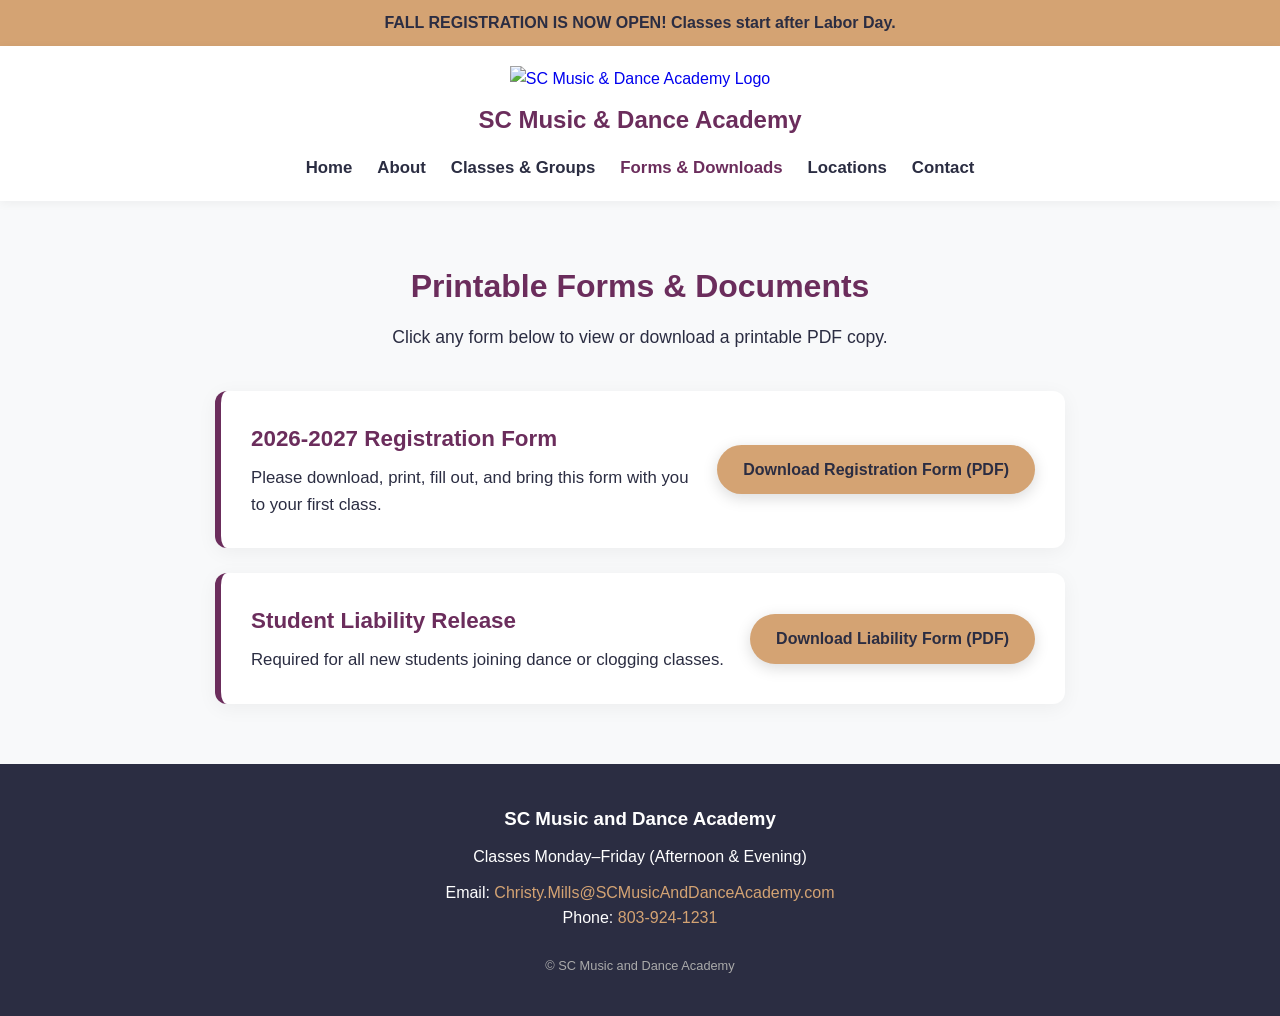
==== forms.html @ a5dcd77a "added a forms page" ====
<!DOCTYPE html>
<html lang="en">
<head>
  <meta charset="UTF-8">
  <meta name="viewport" content="width=device-width, initial-scale=1.0">
  <title>Printable Forms - SC Music and Dance Academy</title>
  <link rel="stylesheet" href="style.css">
</head>
<body>

  <!-- Top Announcement Banner -->
  <div id="announcement" class="banner">Loading announcement...</div>

  <!-- Centered Header -->
  <header>
    <a href="index.html" class="logo-link">
      <img id="header_logo" class="logo-img" src="" alt="SC Music & Dance Academy Logo" style="display: none;">
      <span id="header_text" class="logo-text"></span>
    </a>
    <nav>
      <a href="index.html">Home</a>
      <a href="index.html#about">About</a>
      <a href="index.html#classes">Classes & Groups</a>
      <a href="forms.html" class="active">Forms & Downloads</a>
      <a href="index.html#locations">Locations</a>
      <a href="index.html#contact">Contact</a>
    </nav>
  </header>

  <!-- Page Title Banner -->
  <div class="container">
    <h1 class="section-title" style="margin-bottom: 10px;">Printable Forms & Documents</h1>
    <p style="text-align: center; font-size: 1.1rem; margin-bottom: 40px;">
      Click any form below to view or download a printable PDF copy.
    </p>

    <!-- Dynamic Forms List Container -->
    <div class="forms-container" id="forms_container">
      <p style="text-align: center;">Loading forms...</p>
    </div>
  </div>

  <!-- Footer / Contact Information -->
  <footer id="contact">
    <h3>SC Music and Dance Academy</h3>
    <p style="margin: 10px 0;">Classes Monday–Friday (Afternoon & Evening)</p>
    <p>Email: <a id="email_link" href="">Loading...</a></p>
    <p>Phone: <a id="phone_link" href="">Loading...</a></p>
    <p style="margin-top: 25px; font-size: 0.8rem; color: #aaa;">&copy; SC Music and Dance Academy</p>
  </footer>

  <!-- Script to load content dynamically -->
  <script>
    function cleanImagePath(path) {
      if (!path) return '';
      let cleanPath = path.trim();
      if (cleanPath.startsWith('/')) {
        cleanPath = cleanPath.substring(1);
      }
      return cleanPath;
    }

    fetch('./content.json')
      .then(res => res.json())
      .then(data => {
        // Header Elements
        const logoImg = document.getElementById('header_logo');
        const logoText = document.getElementById('header_text');

        if (data.header_logo) {
          logoImg.src = cleanImagePath(data.header_logo);
          logoImg.style.display = 'block';
        }

        if (data.header_title) {
          logoText.innerText = data.header_title;
          logoText.style.display = 'block';
        }

        document.getElementById('announcement').innerText = data.announcement || '';

        // Render Forms List
        const formsContainer = document.getElementById('forms_container');
        if (data.forms && Array.isArray(data.forms) && data.forms.length > 0) {
          formsContainer.innerHTML = data.forms.map(form => `
            <div class="form-card">
              <div class="form-card-info">
                <h3>${form.title}</h3>
                ${form.description ? `<p>${form.description}</p>` : ''}
              </div>
              <div class="form-card-action">
                <a href="${form.url || '#'}" target="_blank" rel="noopener" class="btn">
                  ${form.button_text || 'View / Download PDF'}
                </a>
              </div>
            </div>
          `).join('');
        } else {
          formsContainer.innerHTML = '<p style="text-align: center;">No forms currently posted.</p>';
        }

        // Contact Links
        if (data.email) {
          const emailLink = document.getElementById('email_link');
          emailLink.innerText = data.email;
          emailLink.href = 'mailto:' + data.email;
        }

        if (data.phone) {
          const phoneLink = document.getElementById('phone_link');
          phoneLink.innerText = data.phone;
          phoneLink.href = 'tel:' + data.phone.replace(/[^0-9]/g, '');
        }
      })
      .catch(err => console.error("Error loading content.json:", err));
  </script>

</body>
</html>
---- style.css ----
:root {
  --primary: #6b2d5c; /* Deep studio purple */
  --accent: #d4a373;  /* Warm gold */
  --dark: #2b2d42;
  --light: #f8f9fa;
  --white: #ffffff;
}

* { 
  box-sizing: border-box; 
  margin: 0; 
  padding: 0; 
}

body { 
  font-family: 'Segoe UI', Tahoma, Geneva, Verdana, sans-serif; 
  color: var(--dark); 
  background: var(--light); 
  line-height: 1.6; 
}

/* Top Announcement Banner */
.banner { 
  background: var(--accent); 
  color: var(--dark); 
  text-align: center; 
  padding: 10px 20px; 
  font-weight: bold; 
}

/* Centered Navigation Header */
header { 
  background: var(--white); 
  display: flex; 
  flex-direction: column;
  align-items: center; 
  justify-content: center;
  padding: 20px 5%; 
  gap: 15px;
  box-shadow: 0 2px 10px rgba(0,0,0,0.05); 
  position: sticky;
  top: 0;
  z-index: 100;
}

/* Centered Header Logo & Branding */
.logo-link { 
  display: flex;
  flex-direction: column;
  align-items: center;
  gap: 10px;
  text-decoration: none; 
}

.logo-img {
  max-height: 130px;
  width: auto;
  display: block;
  object-fit: contain;
}

.logo-text {
  font-size: 1.5rem; 
  font-weight: bold; 
  color: var(--primary); 
  text-align: center;
}

/* Centered Nav Links */
nav {
  display: flex;
  flex-wrap: wrap;
  justify-content: center;
  gap: 25px;
}

nav a { 
  text-decoration: none; 
  color: var(--dark); 
  font-weight: 600; 
  font-size: 1.05rem;
  transition: color 0.2s;
}

nav a:hover, nav a.active { 
  color: var(--primary); 
}

/* Hero Section - Grid Stacking */
.hero { 
  display: grid;
  grid-template-areas: "hero-layer";
  align-items: center;
  justify-items: center;
  width: 100%;
  min-height: 520px;
  position: relative;
  overflow: hidden;
  background: var(--dark);
}

.hero-bg {
  grid-area: hero-layer;
  width: 100%;
  height: 100%;
  position: relative;
}

.hero-bg img {
  width: 100%;
  height: 100%;
  object-fit: cover;
  display: block;
}

.hero-overlay {
  position: absolute;
  top: 0;
  left: 0;
  width: 100%;
  height: 100%;
  background: linear-gradient(rgba(107, 45, 92, 0.65), rgba(43, 45, 66, 0.8));
}

.hero-content {
  grid-area: hero-layer;
  z-index: 2;
  text-align: center;
  color: var(--white); 
  padding: 80px 20px;
  max-width: 850px;
}

.hero h1 { 
  font-size: 3.2rem; 
  margin-bottom: 15px; 
  text-shadow: 0 2px 10px rgba(0,0,0,0.4);
}

.hero p { 
  font-size: 1.3rem; 
  max-width: 650px; 
  margin: 0 auto 25px; 
  text-shadow: 0 1px 5px rgba(0,0,0,0.4);
}

/* Buttons */
.btn { 
  display: inline-block; 
  background: var(--accent); 
  color: var(--dark); 
  padding: 12px 26px; 
  border-radius: 25px; 
  text-decoration: none; 
  font-weight: bold; 
  font-size: 1rem;
  transition: background 0.2s, transform 0.2s; 
  box-shadow: 0 4px 15px rgba(0,0,0,0.15);
}

.btn:hover { 
  background: var(--white); 
  transform: translateY(-2px);
}

/* Content Containers */
.container { 
  max-width: 1100px; 
  margin: 60px auto; 
  padding: 0 20px; 
}

.section-title { 
  text-align: center; 
  color: var(--primary); 
  margin-bottom: 40px; 
  font-size: 2rem; 
}

/* Alternating Feature Cards Layout */
.feature-cards-container {
  display: flex;
  flex-direction: column;
  gap: 40px;
}

.feature-card {
  display: flex;
  align-items: center;
  background: var(--white);
  border-radius: 12px;
  overflow: hidden;
  box-shadow: 0 4px 20px rgba(0,0,0,0.06);
}

.feature-card:nth-child(even) {
  flex-direction: row-reverse;
}

.feature-card-image {
  flex: 1;
  min-width: 40%;
  max-width: 50%;
  height: 320px;
  background: #eee;
}

.feature-card-image img {
  width: 100%;
  height: 100%;
  object-fit: cover;
  display: block;
}

.feature-card-content {
  flex: 1;
  padding: 40px;
}

.feature-card-content h3 {
  color: var(--primary);
  font-size: 1.8rem;
  margin-bottom: 15px;
}

.feature-card-content div {
  font-size: 1.05rem;
  color: var(--dark);
  line-height: 1.7;
}

.card-btn {
  margin-top: 20px;
  font-size: 0.95rem;
  padding: 10px 22px;
}

/* Forms List Page Styling */
.forms-container {
  display: flex;
  flex-direction: column;
  gap: 25px;
  max-width: 850px;
  margin: 0 auto;
}

.form-card {
  background: var(--white);
  padding: 30px;
  border-radius: 12px;
  box-shadow: 0 4px 20px rgba(0,0,0,0.05);
  border-left: 6px solid var(--primary);
  display: flex;
  justify-content: space-between;
  align-items: center;
  gap: 20px;
}

.form-card-info {
  flex: 1;
}

.form-card-info h3 {
  color: var(--primary);
  font-size: 1.4rem;
  margin-bottom: 8px;
}

.form-card-info p {
  color: var(--dark);
  font-size: 1.05rem;
}

.form-card-action {
  flex-shrink: 0;
}

/* Location Cards Grid */
.grid { 
  display: grid; 
  grid-template-columns: repeat(auto-fit, minmax(280px, 1fr)); 
  gap: 25px; 
}

.location-card { 
  background: var(--white); 
  padding: 30px;
  border-radius: 12px; 
  box-shadow: 0 4px 15px rgba(0,0,0,0.05); 
  text-align: center; 
  border-top: 4px solid var(--primary); 
}

.location-card h3 { 
  color: var(--primary); 
  margin-bottom: 10px; 
}

/* Quote Box */
.quote-box { 
  background: #f0e6ed; 
  padding: 30px; 
  border-left: 5px solid var(--primary); 
  margin: 40px 0; 
  border-radius: 4px; 
  font-style: italic; 
  text-align: center; 
  font-size: 1.1rem; 
}

/* Footer */
footer { 
  background: var(--dark); 
  color: var(--white); 
  text-align: center; 
  padding: 40px 20px; 
  margin-top: 60px; 
}

footer a { 
  color: var(--accent); 
  text-decoration: none; 
}

/* Mobile Responsiveness */
@media (max-width: 768px) {
  .logo-img {
    max-height: 90px;
  }

  nav {
    gap: 15px;
  }

  .hero {
    min-height: 420px;
    padding: 60px 15px;
  }

  .hero h1 {
    font-size: 2.2rem;
  }

  .hero p {
    font-size: 1.1rem;
  }

  .feature-card, 
  .feature-card:nth-child(even) {
    flex-direction: column;
  }

  .feature-card-image {
    width: 100%;
    max-width: 100%;
    height: 240px;
  }

  .feature-card-content {
    padding: 25px;
  }

  .form-card {
    flex-direction: column;
    align-items: flex-start;
  }
}
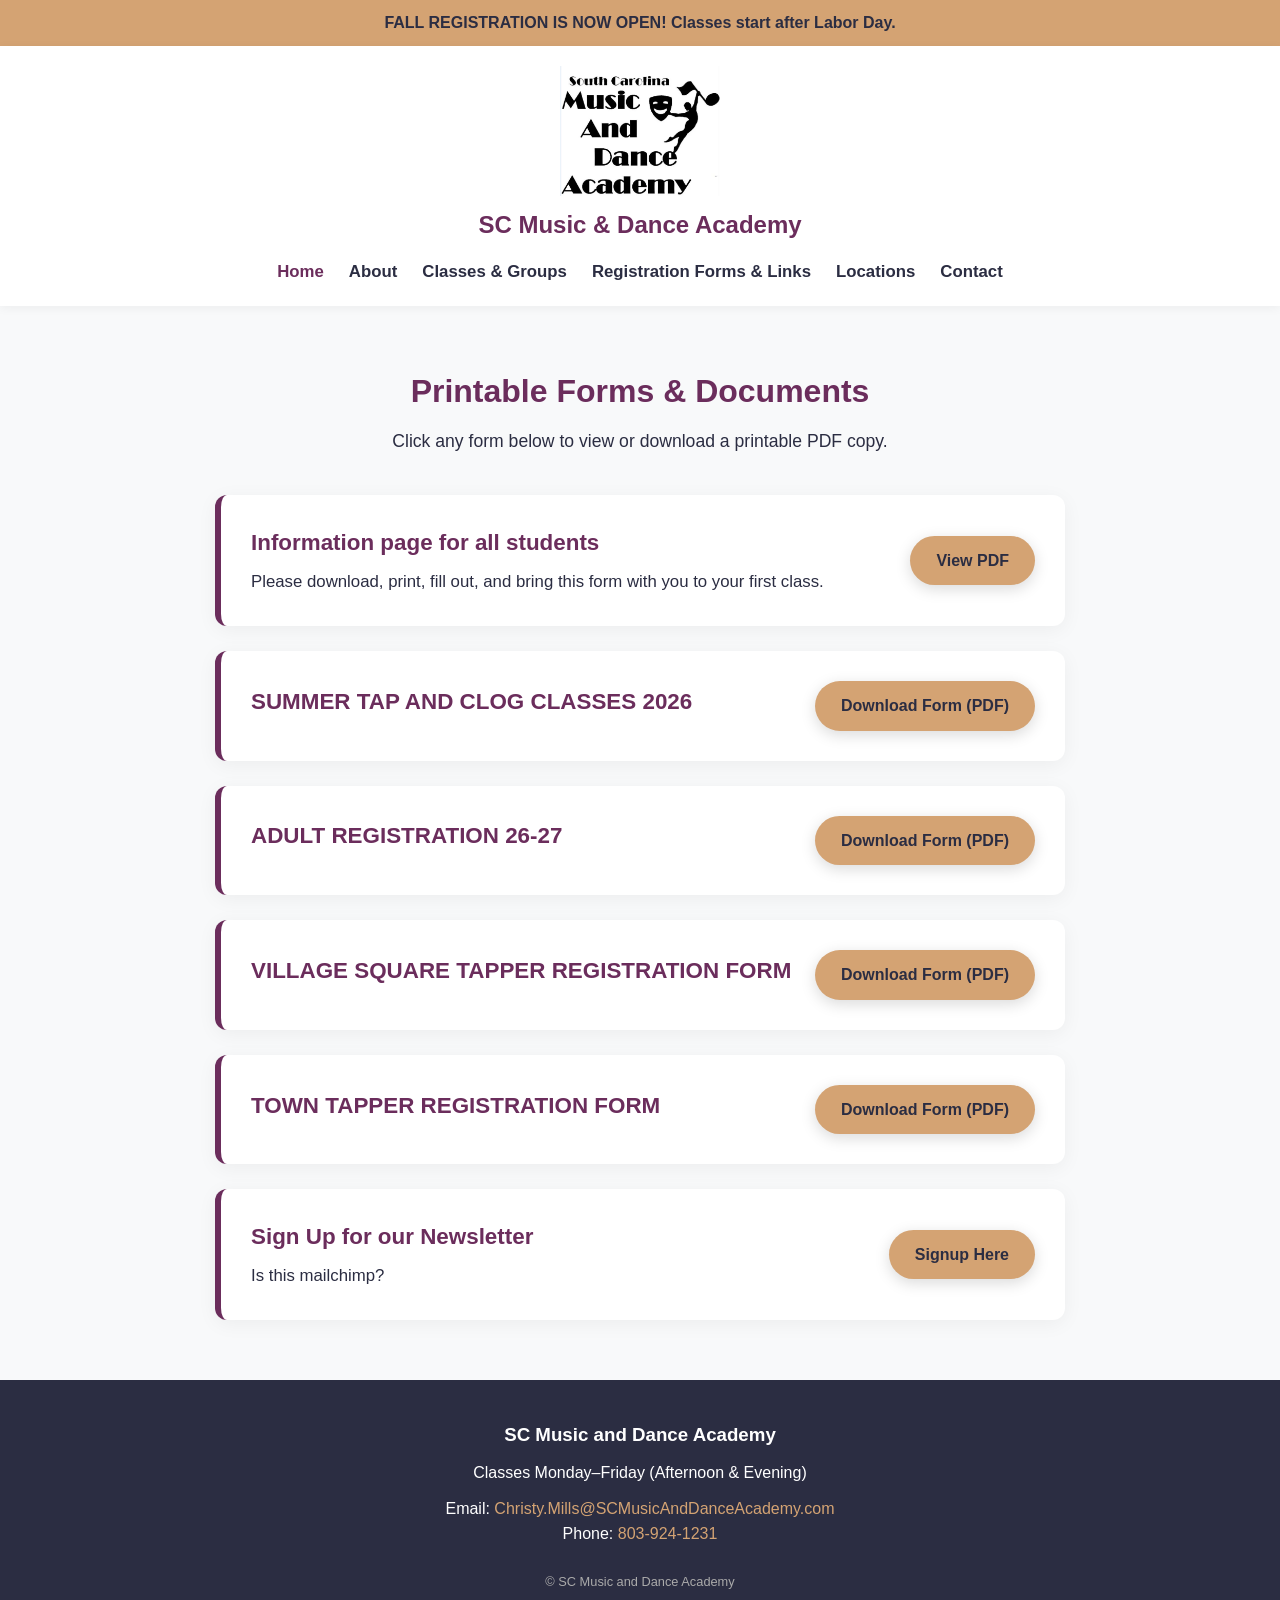
==== commit e192b140: "adding some location editing" ====
--- a/forms.html
+++ b/forms.html
@@ -18,10 +18,10 @@
       <span id="header_text" class="logo-text"></span>
     </a>
     <nav>
-      <a href="index.html">Home</a>
+      <a href="index.html" class="active">Home</a>
       <a href="index.html#about">About</a>
       <a href="index.html#classes">Classes & Groups</a>
-      <a href="forms.html" class="active">Forms & Downloads</a>
+      <a href="forms.html">Registration Forms & Links</a>
       <a href="index.html#locations">Locations</a>
       <a href="index.html#contact">Contact</a>
     </nav>
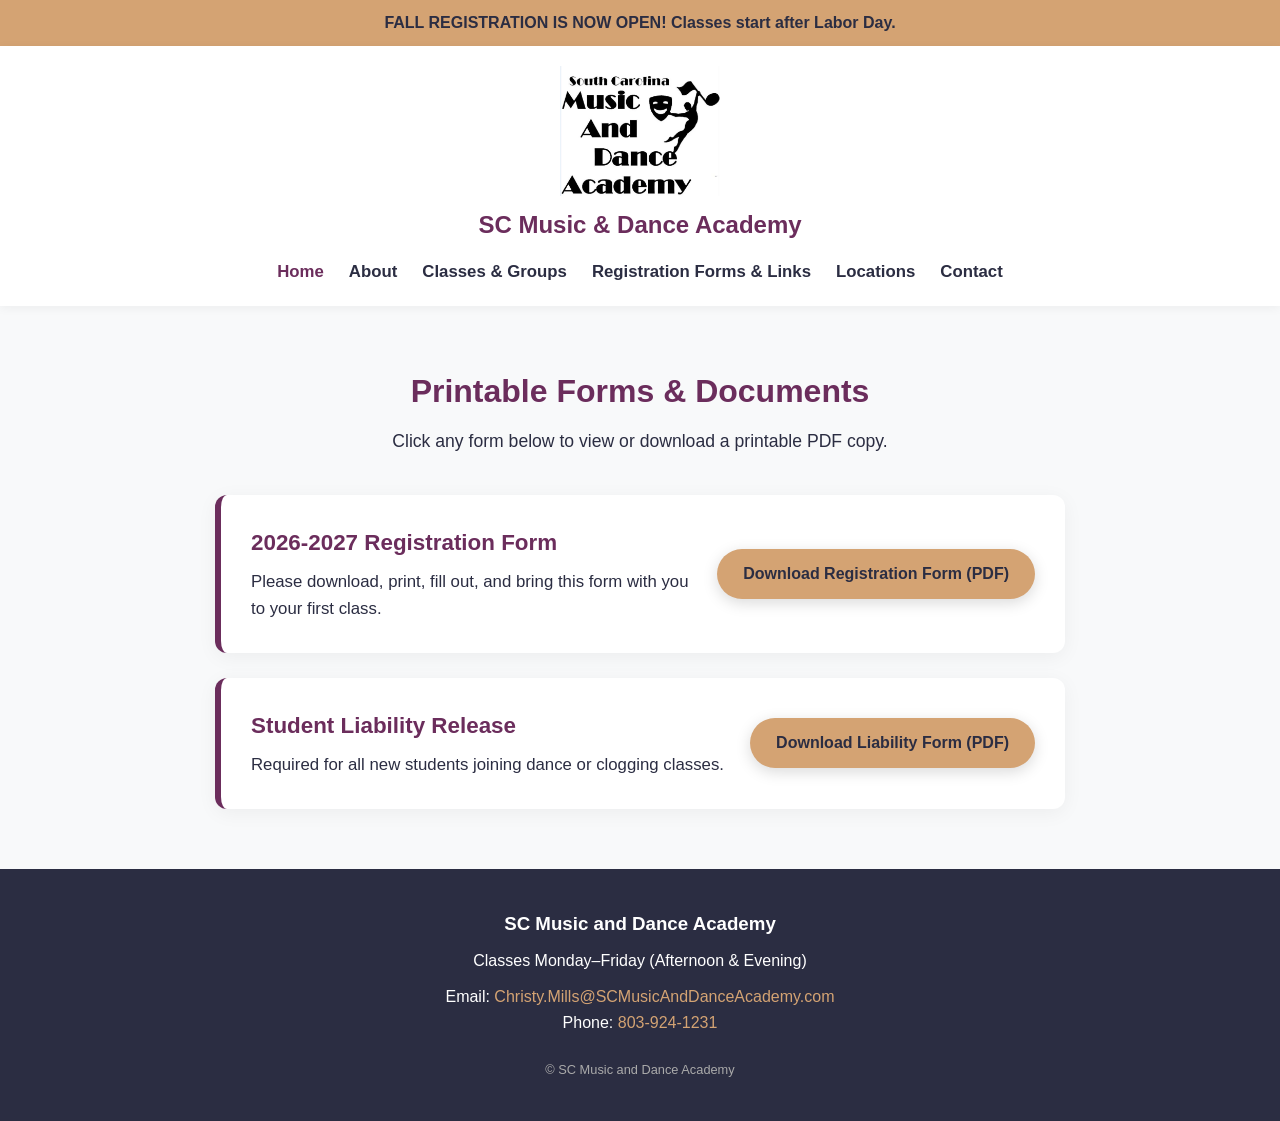
==== commit 345d3af6: "improving editor page" ====
--- a/forms.html
+++ b/forms.html
@@ -50,7 +50,7 @@
   </footer>
 
   <!-- Script to load content dynamically -->
-  <script>
+<script>
     function cleanImagePath(path) {
       if (!path) return '';
       let cleanPath = path.trim();
@@ -60,10 +60,10 @@
       return cleanPath;
     }
 
+    // 1. Fetch Header & Contact Info from content.json
     fetch('./content.json')
       .then(res => res.json())
       .then(data => {
-        // Header Elements
         const logoImg = document.getElementById('header_logo');
         const logoText = document.getElementById('header_text');
 
@@ -71,7 +71,6 @@
           logoImg.src = cleanImagePath(data.header_logo);
           logoImg.style.display = 'block';
         }
-
         if (data.header_title) {
           logoText.innerText = data.header_title;
           logoText.style.display = 'block';
@@ -79,27 +78,6 @@
 
         document.getElementById('announcement').innerText = data.announcement || '';
 
-        // Render Forms List
-        const formsContainer = document.getElementById('forms_container');
-        if (data.forms && Array.isArray(data.forms) && data.forms.length > 0) {
-          formsContainer.innerHTML = data.forms.map(form => `
-            <div class="form-card">
-              <div class="form-card-info">
-                <h3>${form.title}</h3>
-                ${form.description ? `<p>${form.description}</p>` : ''}
-              </div>
-              <div class="form-card-action">
-                <a href="${form.url || '#'}" target="_blank" rel="noopener" class="btn">
-                  ${form.button_text || 'View / Download PDF'}
-                </a>
-              </div>
-            </div>
-          `).join('');
-        } else {
-          formsContainer.innerHTML = '<p style="text-align: center;">No forms currently posted.</p>';
-        }
-
-        // Contact Links
         if (data.email) {
           const emailLink = document.getElementById('email_link');
           emailLink.innerText = data.email;
@@ -111,9 +89,33 @@
           phoneLink.innerText = data.phone;
           phoneLink.href = 'tel:' + data.phone.replace(/[^0-9]/g, '');
         }
+      });
+
+    // 2. Fetch Forms Data from forms.json
+    fetch('./forms.json')
+      .then(res => res.json())
+      .then(data => {
+        const formsContainer = document.getElementById('forms_container');
+        
+        if (data.forms && Array.isArray(data.forms) && data.forms.length > 0) {
+          formsContainer.innerHTML = data.forms.map(form => `
+            <div class="form-card">
+              <div class="form-card-info">
+                <h3>${form.title}</h3>
+                ${form.description ? `<p>${form.description}</p>` : ''}
+              </div>
+              <div class="form-card-action">
+                <a href="${form.url || '#'}" target="_blank" rel="noopener" class="btn">
+                  ${form.button_text || 'Download PDF'}
+                </a>
+              </div>
+            </div>
+          `).join('');
+        } else {
+          formsContainer.innerHTML = '<p style="text-align: center;">No forms currently posted.</p>';
+        }
       })
-      .catch(err => console.error("Error loading content.json:", err));
+      .catch(err => console.error("Error loading forms.json:", err));
   </script>
-
 </body>
 </html>
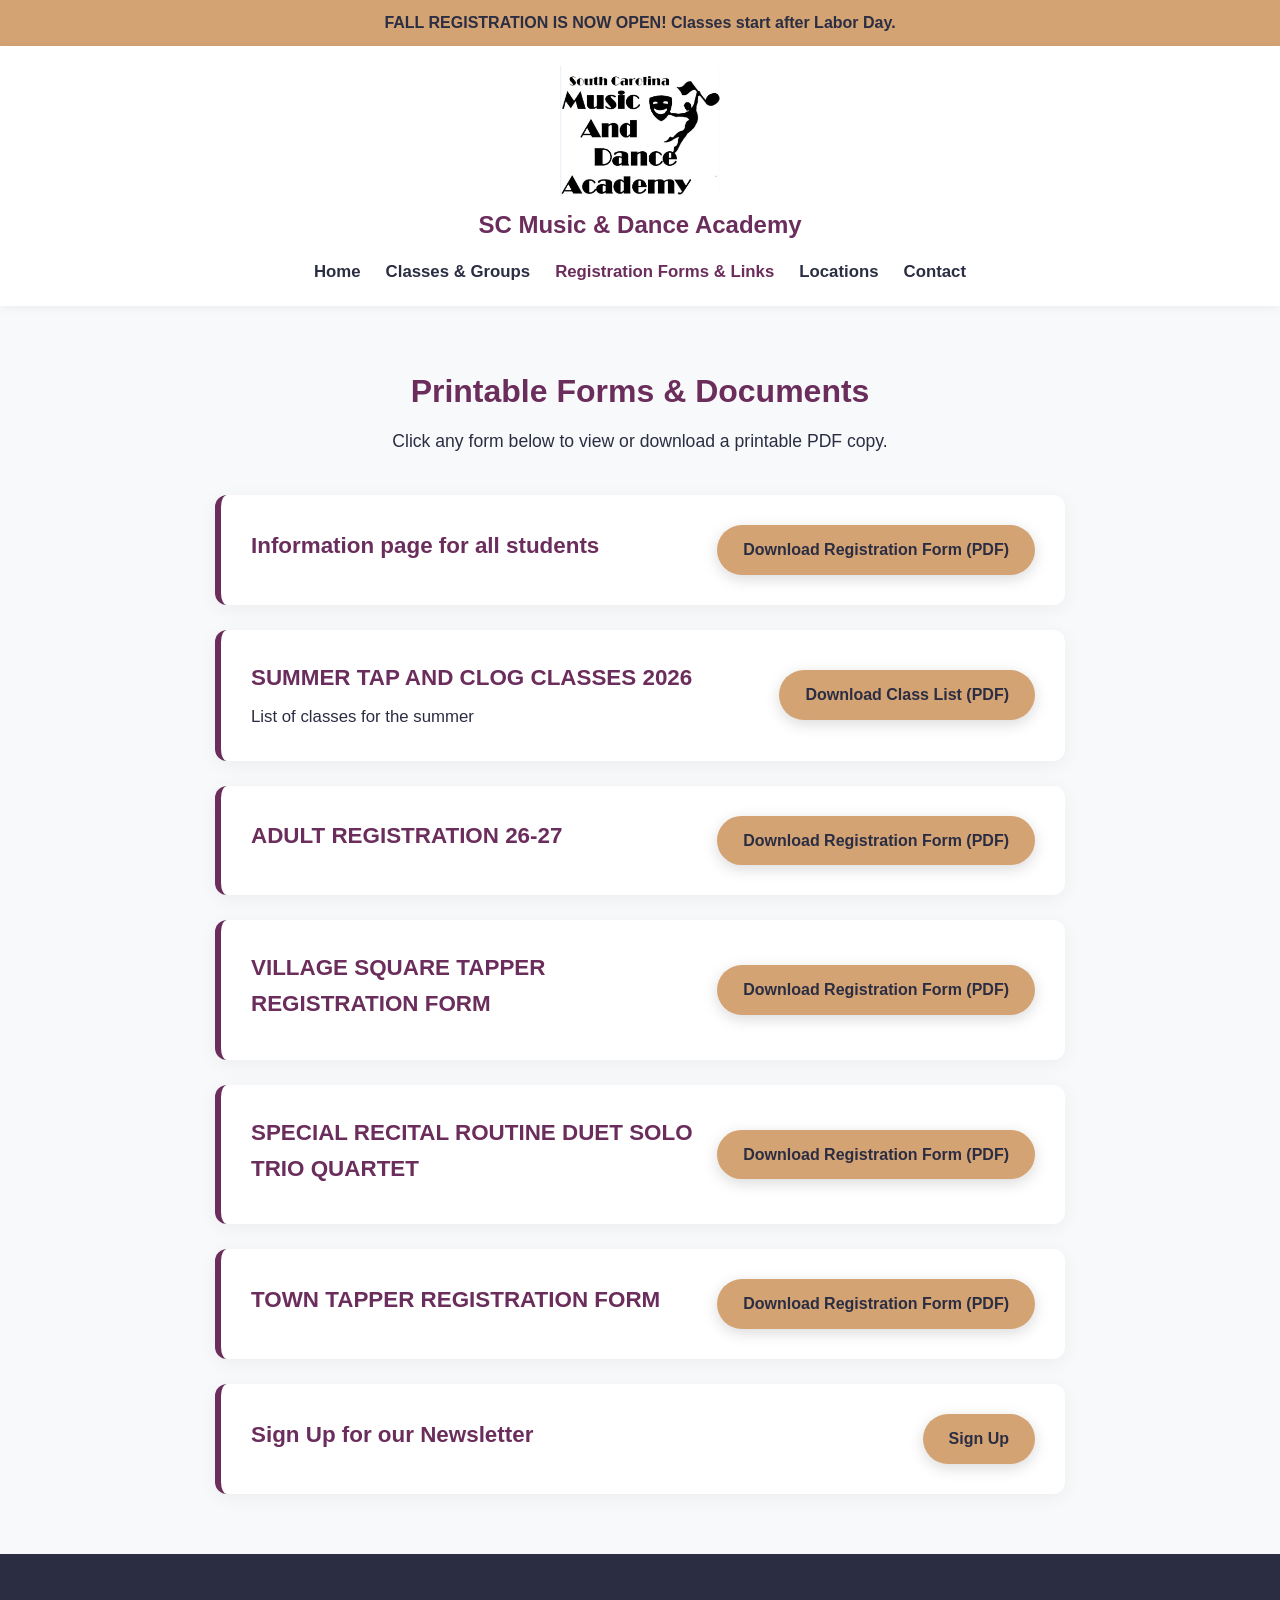
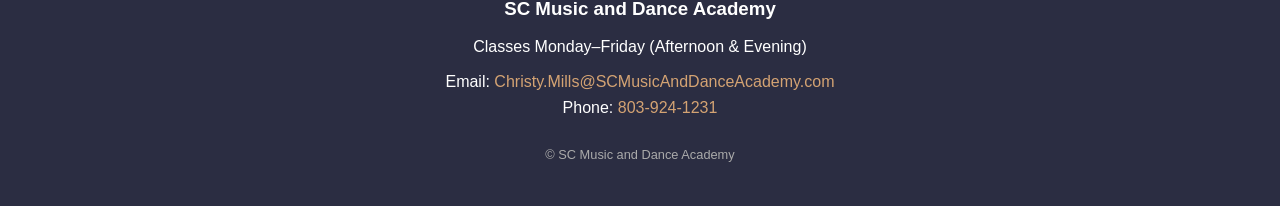
==== commit d51a8e63: "nav update, remove about" ====
--- a/forms.html
+++ b/forms.html
@@ -3,7 +3,7 @@
 <head>
   <meta charset="UTF-8">
   <meta name="viewport" content="width=device-width, initial-scale=1.0">
-  <title>Printable Forms - SC Music and Dance Academy</title>
+  <title>Registration Forms & Links - SC Music and Dance Academy</title>
   <link rel="stylesheet" href="style.css">
 </head>
 <body>
@@ -18,10 +18,9 @@
       <span id="header_text" class="logo-text"></span>
     </a>
     <nav>
-      <a href="index.html" class="active">Home</a>
-      <a href="index.html#about">About</a>
+      <a href="index.html">Home</a>
       <a href="index.html#classes">Classes & Groups</a>
-      <a href="forms.html">Registration Forms & Links</a>
+      <a href="forms.html" class="active">Registration Forms & Links</a>
       <a href="index.html#locations">Locations</a>
       <a href="index.html#contact">Contact</a>
     </nav>
@@ -29,8 +28,8 @@
 
   <!-- Page Title Banner -->
   <div class="container">
-    <h1 class="section-title" style="margin-bottom: 10px;">Printable Forms & Documents</h1>
-    <p style="text-align: center; font-size: 1.1rem; margin-bottom: 40px;">
+    <h1 id="forms_page_title" class="section-title" style="margin-bottom: 10px;">Registration Forms & Links</h1>
+    <p id="forms_page_subtitle" style="text-align: center; font-size: 1.1rem; margin-bottom: 40px;">
       Click any form below to view or download a printable PDF copy.
     </p>
 
@@ -50,7 +49,7 @@
   </footer>
 
   <!-- Script to load content dynamically -->
-<script>
+  <script>
     function cleanImagePath(path) {
       if (!path) return '';
       let cleanPath = path.trim();
@@ -95,6 +94,13 @@
     fetch('./forms.json')
       .then(res => res.json())
       .then(data => {
+        if (data.page_title) {
+          document.getElementById('forms_page_title').innerText = data.page_title;
+        }
+        if (data.page_subtitle) {
+          document.getElementById('forms_page_subtitle').innerText = data.page_subtitle;
+        }
+
         const formsContainer = document.getElementById('forms_container');
         
         if (data.forms && Array.isArray(data.forms) && data.forms.length > 0) {
